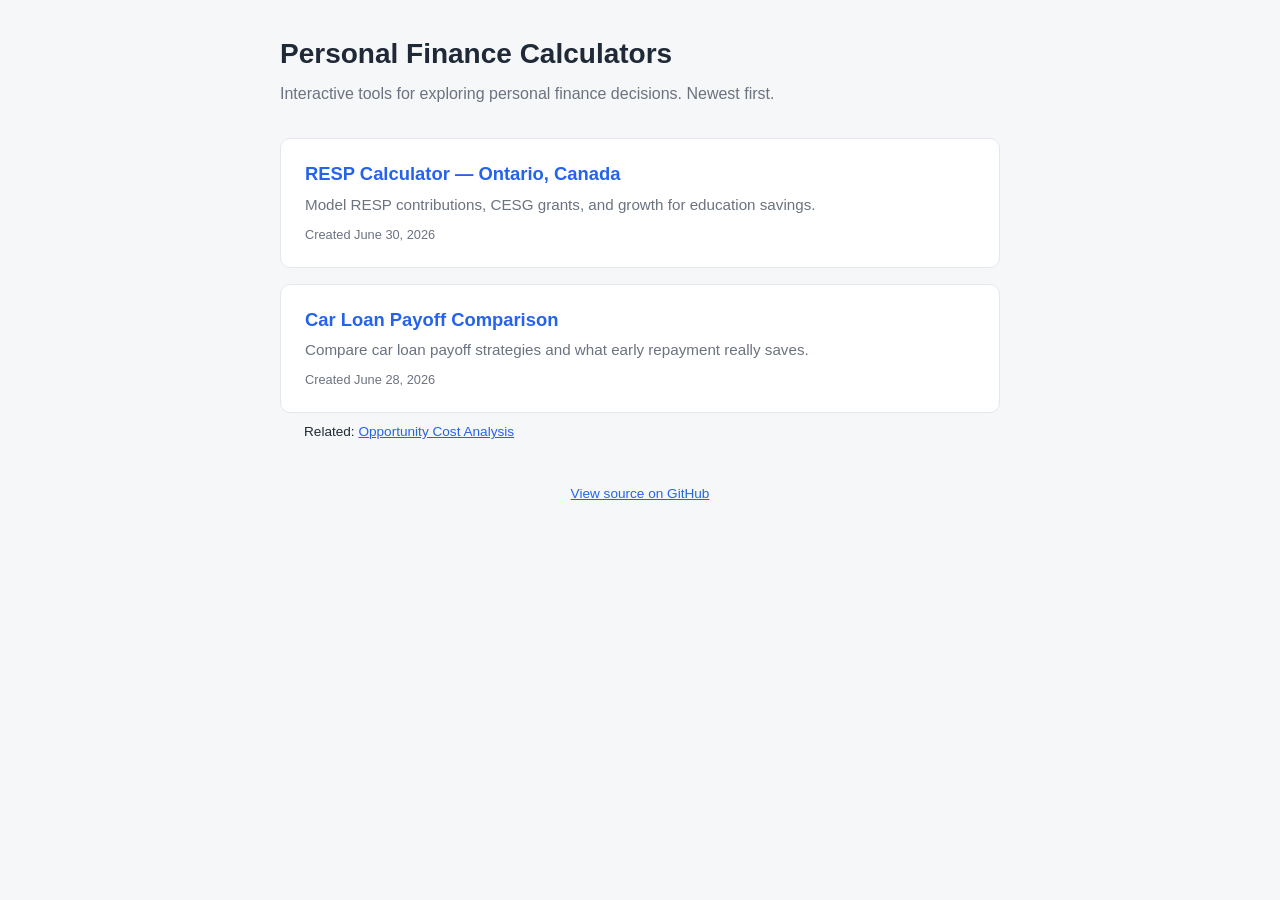
==== index.html @ 8a459167 "index page for GH pages" ====
<!DOCTYPE html>
<html lang="en">

<head>
  <meta charset="UTF-8">
  <meta name="viewport" content="width=device-width, initial-scale=1.0">
  <title>Personal Finance Calculators</title>
  <style>
    :root {
      --bg: #f6f7f9;
      --card-bg: #ffffff;
      --text: #1f2937;
      --muted: #6b7280;
      --accent: #2563eb;
      --border: #e5e7eb;
    }

    @media (prefers-color-scheme: dark) {
      :root {
        --bg: #111827;
        --card-bg: #1f2937;
        --text: #f3f4f6;
        --muted: #9ca3af;
        --accent: #60a5fa;
        --border: #374151;
      }
    }

    * {
      box-sizing: border-box;
      margin: 0;
      padding: 0;
    }

    body {
      font-family: -apple-system, BlinkMacSystemFont, "Segoe UI", Roboto, sans-serif;
      background: var(--bg);
      color: var(--text);
      line-height: 1.6;
      padding: 2rem 1rem;
    }

    main {
      max-width: 720px;
      margin: 0 auto;
    }

    header {
      margin-bottom: 2rem;
    }

    h1 {
      font-size: 1.75rem;
      margin-bottom: 0.25rem;
    }

    header p {
      color: var(--muted);
    }

    .card {
      display: block;
      background: var(--card-bg);
      border: 1px solid var(--border);
      border-radius: 10px;
      padding: 1.25rem 1.5rem;
      margin-bottom: 1rem;
      text-decoration: none;
      color: inherit;
      transition: border-color 0.15s ease, transform 0.15s ease;
    }

    .card:hover {
      border-color: var(--accent);
      transform: translateY(-2px);
    }

    .card h2 {
      font-size: 1.15rem;
      color: var(--accent);
      margin-bottom: 0.25rem;
    }

    .card p {
      color: var(--muted);
      font-size: 0.95rem;
    }

    .card time {
      display: inline-block;
      font-size: 0.8rem;
      color: var(--muted);
      margin-top: 0.5rem;
    }

    .extra {
      font-size: 0.85rem;
      margin-top: 0.35rem;
    }

    .extra a {
      color: var(--accent);
    }

    footer {
      margin-top: 2.5rem;
      text-align: center;
      font-size: 0.85rem;
      color: var(--muted);
    }

    footer a {
      color: var(--accent);
    }
  </style>
</head>

<body>
  <main>
    <header>
      <h1>Personal Finance Calculators</h1>
      <p>Interactive tools for exploring personal finance decisions. Newest first.</p>
    </header>

    <a class="card" href="resp-calculator/">
      <h2>RESP Calculator — Ontario, Canada</h2>
      <p>Model RESP contributions, CESG grants, and growth for education savings.</p>
      <time datetime="2026-06-30">Created June 30, 2026</time>
    </a>

    <a class="card" href="car-loan-savings/">
      <h2>Car Loan Payoff Comparison</h2>
      <p>Compare car loan payoff strategies and what early repayment really saves.</p>
      <time datetime="2026-06-28">Created June 28, 2026</time>
    </a>
    <div class="extra" style="margin: -0.5rem 0 1rem 1.5rem;">
      Related: <a href="car-loan-savings/opportunity.html">Opportunity Cost Analysis</a>
    </div>

    <footer>
      <a href="https://github.com/peterk7/personal-finance-calculators">View source on GitHub</a>
    </footer>
  </main>
</body>

</html>
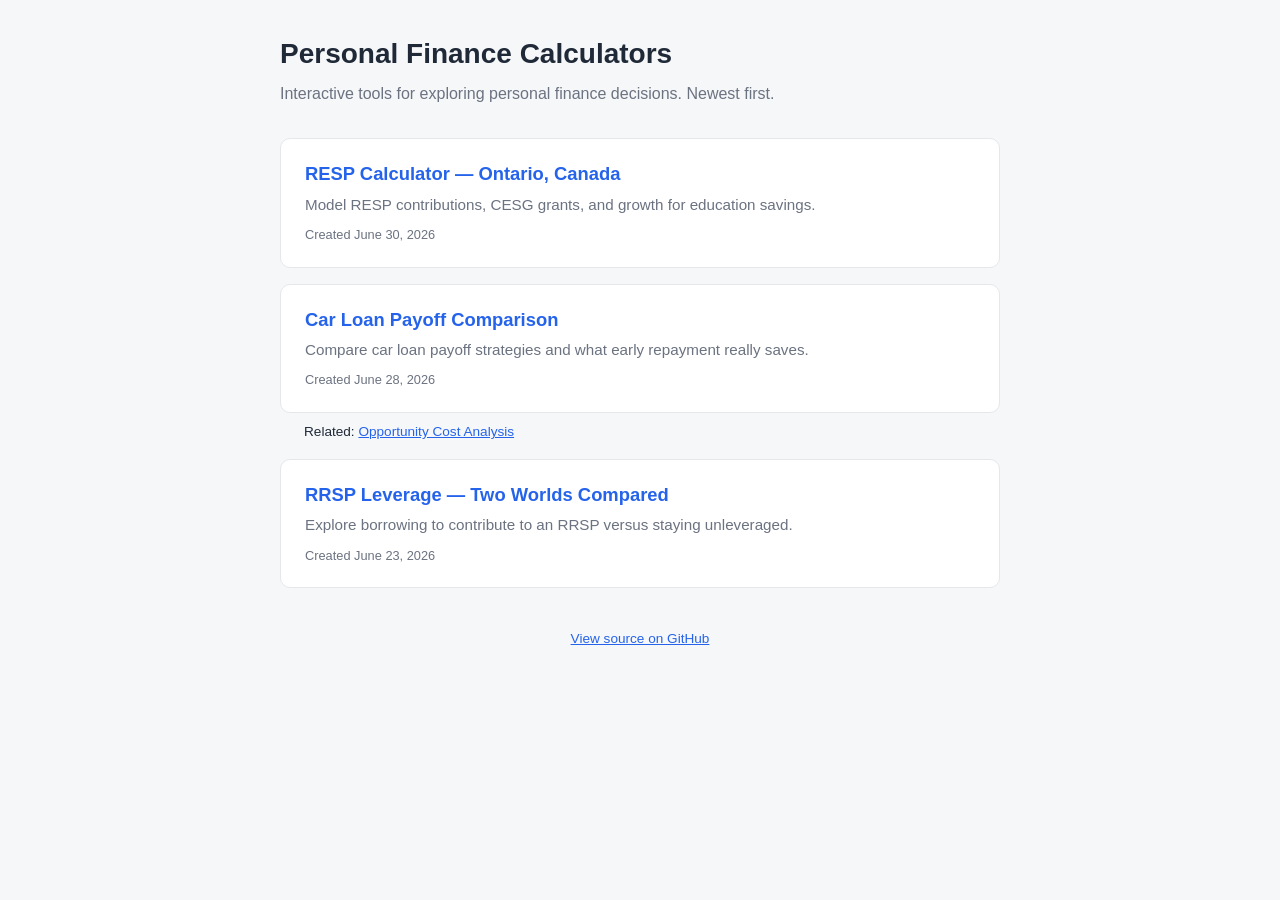
==== commit 38a2a89b: "index page for GH pages" ====
--- a/index.html
+++ b/index.html
@@ -1,6 +1,5 @@
 <!DOCTYPE html>
 <html lang="en">
-
 <head>
   <meta charset="UTF-8">
   <meta name="viewport" content="width=device-width, initial-scale=1.0">
@@ -14,7 +13,6 @@
       --accent: #2563eb;
       --border: #e5e7eb;
     }
-
     @media (prefers-color-scheme: dark) {
       :root {
         --bg: #111827;
@@ -25,13 +23,7 @@
         --border: #374151;
       }
     }
-
-    * {
-      box-sizing: border-box;
-      margin: 0;
-      padding: 0;
-    }
-
+    * { box-sizing: border-box; margin: 0; padding: 0; }
     body {
       font-family: -apple-system, BlinkMacSystemFont, "Segoe UI", Roboto, sans-serif;
       background: var(--bg);
@@ -39,25 +31,10 @@
       line-height: 1.6;
       padding: 2rem 1rem;
     }
-
-    main {
-      max-width: 720px;
-      margin: 0 auto;
-    }
-
-    header {
-      margin-bottom: 2rem;
-    }
-
-    h1 {
-      font-size: 1.75rem;
-      margin-bottom: 0.25rem;
-    }
-
-    header p {
-      color: var(--muted);
-    }
-
+    main { max-width: 720px; margin: 0 auto; }
+    header { margin-bottom: 2rem; }
+    h1 { font-size: 1.75rem; margin-bottom: 0.25rem; }
+    header p { color: var(--muted); }
     .card {
       display: block;
       background: var(--card-bg);
@@ -69,52 +46,32 @@
       color: inherit;
       transition: border-color 0.15s ease, transform 0.15s ease;
     }
-
     .card:hover {
       border-color: var(--accent);
       transform: translateY(-2px);
     }
-
-    .card h2 {
-      font-size: 1.15rem;
-      color: var(--accent);
-      margin-bottom: 0.25rem;
-    }
-
-    .card p {
-      color: var(--muted);
-      font-size: 0.95rem;
-    }
-
+    .card h2 { font-size: 1.15rem; color: var(--accent); margin-bottom: 0.25rem; }
+    .card p { color: var(--muted); font-size: 0.95rem; }
     .card time {
       display: inline-block;
       font-size: 0.8rem;
       color: var(--muted);
       margin-top: 0.5rem;
     }
-
     .extra {
       font-size: 0.85rem;
       margin-top: 0.35rem;
     }
-
-    .extra a {
-      color: var(--accent);
-    }
-
+    .extra a { color: var(--accent); }
     footer {
       margin-top: 2.5rem;
       text-align: center;
       font-size: 0.85rem;
       color: var(--muted);
     }
-
-    footer a {
-      color: var(--accent);
-    }
+    footer a { color: var(--accent); }
   </style>
 </head>
-
 <body>
   <main>
     <header>
@@ -137,10 +94,15 @@
       Related: <a href="car-loan-savings/opportunity.html">Opportunity Cost Analysis</a>
     </div>
 
+    <a class="card" href="rrsp_heloc_hack/rrsp-leverage-model.html">
+      <h2>RRSP Leverage — Two Worlds Compared</h2>
+      <p>Explore borrowing to contribute to an RRSP versus staying unleveraged.</p>
+      <time datetime="2026-06-23">Created June 23, 2026</time>
+    </a>
+
     <footer>
       <a href="https://github.com/peterk7/personal-finance-calculators">View source on GitHub</a>
     </footer>
   </main>
 </body>
-
-</html>+</html>
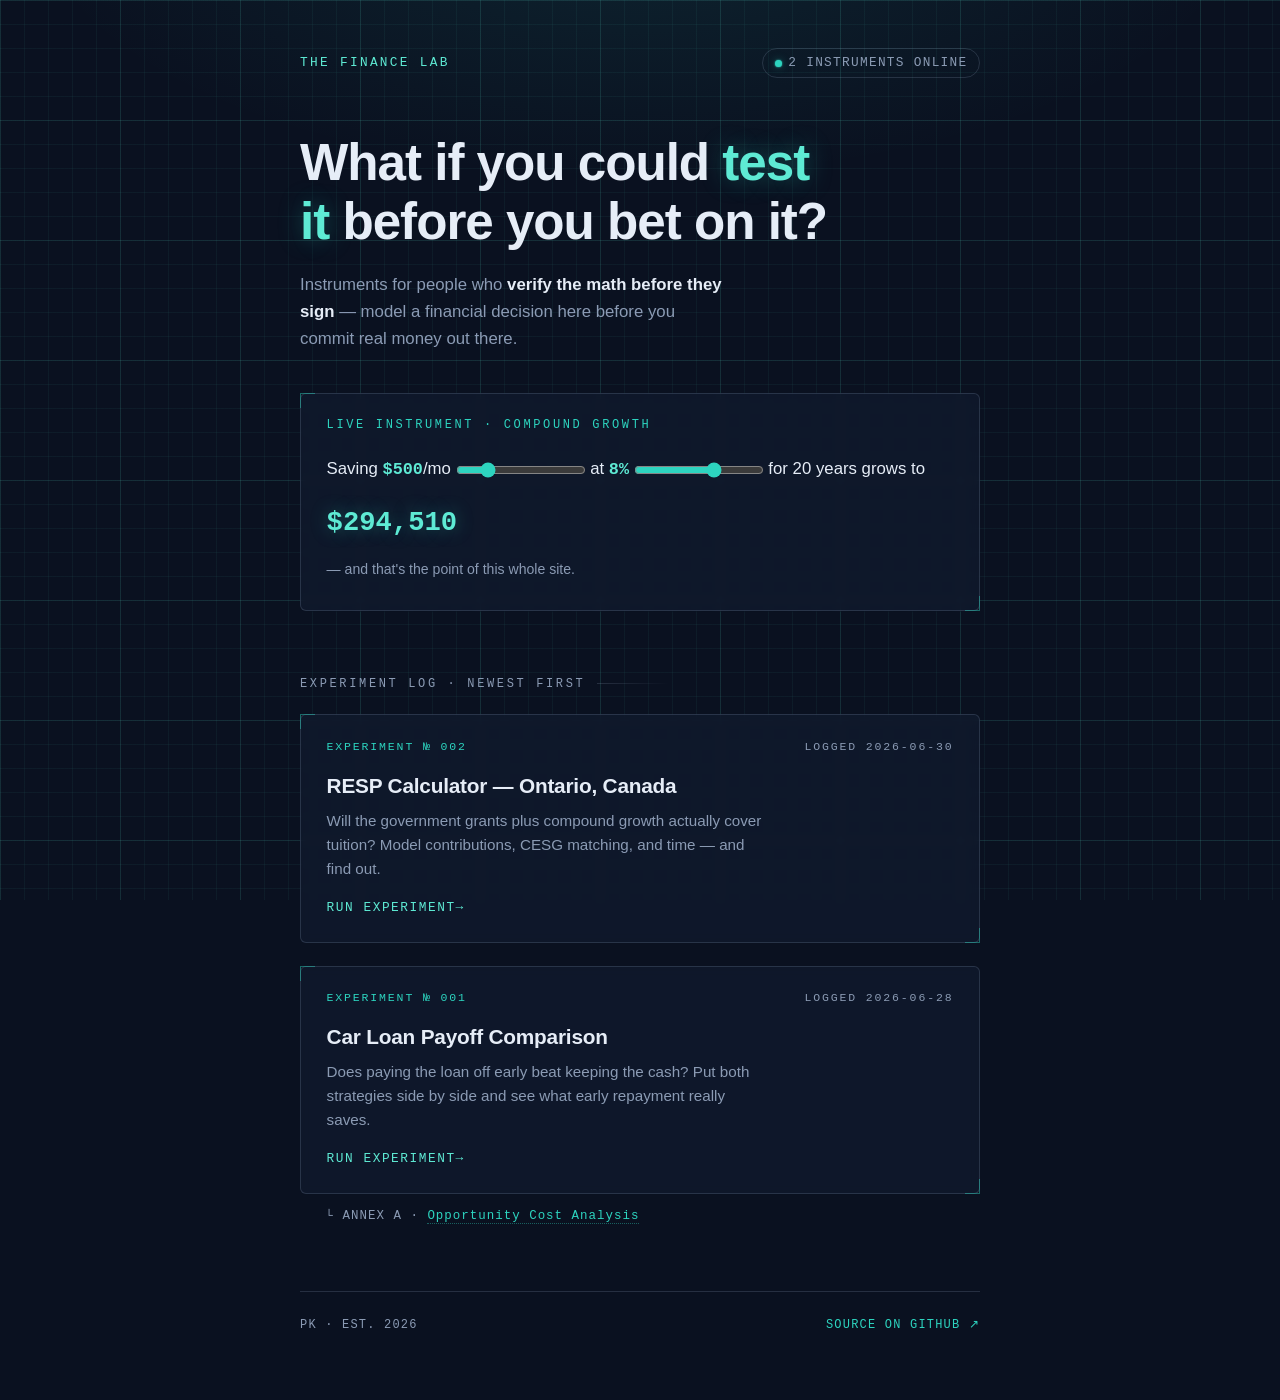
==== commit 66dfb036: "feat: update theme" ====
--- a/index.html
+++ b/index.html
@@ -1,108 +1,348 @@
 <!DOCTYPE html>
 <html lang="en">
+
 <head>
   <meta charset="UTF-8">
   <meta name="viewport" content="width=device-width, initial-scale=1.0">
-  <title>Personal Finance Calculators</title>
+  <title>The Finance Lab — Test It Before You Bet On It</title>
+  <meta name="description"
+    content="Interactive instruments for people who verify the math before they sign. Test financial decisions before you make them.">
+  <link rel="stylesheet" href="assets/lab-theme.css">
   <style>
-    :root {
-      --bg: #f6f7f9;
-      --card-bg: #ffffff;
-      --text: #1f2937;
-      --muted: #6b7280;
-      --accent: #2563eb;
-      --border: #e5e7eb;
-    }
-    @media (prefers-color-scheme: dark) {
-      :root {
-        --bg: #111827;
-        --card-bg: #1f2937;
-        --text: #f3f4f6;
-        --muted: #9ca3af;
-        --accent: #60a5fa;
-        --border: #374151;
-      }
-    }
-    * { box-sizing: border-box; margin: 0; padding: 0; }
+    * {
+      box-sizing: border-box;
+      margin: 0;
+      padding: 0;
+    }
+
     body {
       font-family: -apple-system, BlinkMacSystemFont, "Segoe UI", Roboto, sans-serif;
-      background: var(--bg);
-      color: var(--text);
       line-height: 1.6;
-      padding: 2rem 1rem;
-    }
-    main { max-width: 720px; margin: 0 auto; }
-    header { margin-bottom: 2rem; }
-    h1 { font-size: 1.75rem; margin-bottom: 0.25rem; }
-    header p { color: var(--muted); }
-    .card {
+      min-height: 100vh;
+      padding: 3rem 1.25rem 4rem;
+    }
+
+    main {
+      max-width: 680px;
+      margin: 0 auto;
+    }
+
+    /* ── Header row ───────────────────────────────── */
+
+    .lab-header {
+      display: flex;
+      justify-content: space-between;
+      align-items: center;
+      gap: 1rem;
+      flex-wrap: wrap;
+      margin-bottom: 3.5rem;
+      font-family: var(--lab-mono);
+      font-size: 0.8rem;
+      letter-spacing: 0.18em;
+      color: var(--lab-muted);
+    }
+
+    .lab-header .wordmark {
+      color: var(--lab-teal-bright);
+    }
+
+    /* ── Hero ─────────────────────────────────────── */
+
+    .hero {
+      margin-bottom: 2.5rem;
+    }
+
+    .hero h1 {
+      font-size: clamp(2.1rem, 7vw, 3.2rem);
+      font-weight: 800;
+      line-height: 1.15;
+      letter-spacing: -0.02em;
+      text-wrap: balance;
+      margin-bottom: 1.25rem;
+    }
+
+    .hero h1 .glow {
+      color: var(--lab-teal-bright);
+      text-shadow: 0 0 24px var(--lab-teal-glow);
+    }
+
+    .hero .thesis {
+      font-size: 1.05rem;
+      color: var(--lab-muted);
+      max-width: 46ch;
+    }
+
+    .hero .thesis strong {
+      color: var(--lab-text);
+      font-weight: 600;
+    }
+
+    /* ── Live instrument ──────────────────────────── */
+
+    .instrument {
+      padding: 1.4rem 1.6rem 1.5rem;
+      margin-bottom: 4rem;
+    }
+
+    .instrument .lab-label {
+      color: var(--lab-teal);
+      margin-bottom: 1rem;
+    }
+
+    .instrument .dial {
+      font-size: 1.05rem;
+      line-height: 2.1;
+    }
+
+    .instrument output {
+      font-family: var(--lab-mono);
+      font-weight: 600;
+      color: var(--lab-teal-bright);
+      font-variant-numeric: tabular-nums;
+    }
+
+    .instrument input[type="range"] {
+      width: 130px;
+      vertical-align: middle;
+    }
+
+    .instrument .readout {
       display: block;
-      background: var(--card-bg);
-      border: 1px solid var(--border);
-      border-radius: 10px;
-      padding: 1.25rem 1.5rem;
-      margin-bottom: 1rem;
+      font-family: var(--lab-mono);
+      font-size: 1.7rem;
+      font-weight: 700;
+      color: var(--lab-teal-bright);
+      text-shadow: 0 0 18px var(--lab-teal-glow);
+      font-variant-numeric: tabular-nums;
+      margin-top: 0.4rem;
+    }
+
+    .instrument .aside {
+      color: var(--lab-muted);
+      font-size: 0.88rem;
+    }
+
+    /* ── Experiment log ───────────────────────────── */
+
+    .log-label {
+      margin-bottom: 1.25rem;
+    }
+
+    .log-label::after {
+      content: "";
+      display: inline-block;
+      vertical-align: middle;
+      width: 6em;
+      height: 1px;
+      margin-left: 1em;
+      background: linear-gradient(90deg, var(--lab-border), transparent);
+    }
+
+    .experiment {
+      padding: 1.4rem 1.6rem 1.5rem;
+      margin-bottom: 1.4rem;
+    }
+
+    .experiment .meta {
+      display: flex;
+      justify-content: space-between;
+      gap: 1rem;
+      font-family: var(--lab-mono);
+      font-size: 0.72rem;
+      letter-spacing: 0.16em;
+      color: var(--lab-teal);
+      margin-bottom: 0.8rem;
+    }
+
+    .experiment .meta .date {
+      color: var(--lab-muted);
+    }
+
+    .experiment h2 {
+      font-size: 1.3rem;
+      font-weight: 700;
+      letter-spacing: -0.01em;
+      margin-bottom: 0.4rem;
+    }
+
+    .experiment .hypothesis {
+      color: var(--lab-muted);
+      font-size: 0.95rem;
+      max-width: 52ch;
+    }
+
+    .experiment .run {
+      display: inline-block;
+      margin-top: 1rem;
+      font-family: var(--lab-mono);
+      font-size: 0.8rem;
+      letter-spacing: 0.12em;
+      color: var(--lab-teal-bright);
+    }
+
+    .experiment .run::after {
+      content: " →";
+      display: inline-block;
+      transition: transform 0.2s ease;
+    }
+
+    .experiment:hover .run::after {
+      transform: translateX(4px);
+    }
+
+    /* annex: companion analysis under a card */
+    .annex {
+      margin: -0.6rem 0 1.6rem 1.6rem;
+      font-family: var(--lab-mono);
+      font-size: 0.78rem;
+      letter-spacing: 0.08em;
+      color: var(--lab-muted);
+    }
+
+    .annex a {
+      color: var(--lab-teal);
       text-decoration: none;
-      color: inherit;
-      transition: border-color 0.15s ease, transform 0.15s ease;
-    }
-    .card:hover {
-      border-color: var(--accent);
-      transform: translateY(-2px);
-    }
-    .card h2 { font-size: 1.15rem; color: var(--accent); margin-bottom: 0.25rem; }
-    .card p { color: var(--muted); font-size: 0.95rem; }
-    .card time {
-      display: inline-block;
-      font-size: 0.8rem;
-      color: var(--muted);
-      margin-top: 0.5rem;
-    }
-    .extra {
-      font-size: 0.85rem;
-      margin-top: 0.35rem;
-    }
-    .extra a { color: var(--accent); }
+      border-bottom: 1px dotted rgba(45, 212, 191, 0.4);
+    }
+
+    .annex a:hover {
+      color: var(--lab-teal-bright);
+      border-bottom-style: solid;
+    }
+
+    /* ── Footer ───────────────────────────────────── */
+
     footer {
-      margin-top: 2.5rem;
-      text-align: center;
-      font-size: 0.85rem;
-      color: var(--muted);
-    }
-    footer a { color: var(--accent); }
+      margin-top: 4rem;
+      padding-top: 1.5rem;
+      display: flex;
+      justify-content: space-between;
+      align-items: baseline;
+      gap: 1rem;
+      flex-wrap: wrap;
+      font-family: var(--lab-mono);
+      font-size: 0.75rem;
+      letter-spacing: 0.1em;
+      color: var(--lab-muted);
+    }
+
+    footer a {
+      color: var(--lab-teal);
+      text-decoration: none;
+    }
+
+    footer a:hover {
+      color: var(--lab-teal-bright);
+    }
+
+    @media (max-width: 480px) {
+      .lab-header {
+        flex-direction: column;
+        align-items: flex-start;
+        gap: 0.75rem;
+        margin-bottom: 2.5rem;
+      }
+
+      .annex {
+        margin-left: 0.5rem;
+      }
+    }
+
+    @media (prefers-reduced-motion: reduce) {
+      .experiment .run::after {
+        transition: none;
+      }
+    }
   </style>
 </head>
+
 <body>
   <main>
-    <header>
-      <h1>Personal Finance Calculators</h1>
-      <p>Interactive tools for exploring personal finance decisions. Newest first.</p>
-    </header>
-
-    <a class="card" href="resp-calculator/">
+    <div class="lab-header">
+      <span class="wordmark">THE FINANCE LAB</span>
+      <span class="lab-chip"><span class="lab-dot"></span>2 INSTRUMENTS ONLINE</span>
+    </div>
+
+    <section class="hero">
+      <h1>What if you could <span class="glow">test it</span> before you bet on it?</h1>
+      <p class="thesis">
+        Instruments for people who <strong>verify the math before they sign</strong> —
+        model a financial decision here before you commit real money out there.
+      </p>
+    </section>
+
+    <div class="lab-panel instrument">
+      <p class="lab-label">LIVE INSTRUMENT · COMPOUND GROWTH</p>
+      <p class="dial">
+        Saving <output id="amt-out">$500</output>/mo
+        <input type="range" id="amt" min="100" max="2000" step="50" value="500" aria-label="Monthly amount">
+        at <output id="rate-out">8%</output>
+        <input type="range" id="rate" min="1" max="12" step="0.5" value="8" aria-label="Annual return">
+        for 20 years grows to
+        <span class="readout" id="result">$260,463</span>
+        <span class="aside">— and that's the point of this whole site.</span>
+      </p>
+    </div>
+
+    <p class="lab-label log-label">EXPERIMENT LOG · NEWEST FIRST</p>
+
+    <a class="lab-panel experiment" href="resp-calculator/">
+      <div class="meta">
+        <span>EXPERIMENT № 002</span>
+        <span class="date">LOGGED 2026-06-30</span>
+      </div>
       <h2>RESP Calculator — Ontario, Canada</h2>
-      <p>Model RESP contributions, CESG grants, and growth for education savings.</p>
-      <time datetime="2026-06-30">Created June 30, 2026</time>
+      <p class="hypothesis">
+        Will the government grants plus compound growth actually cover tuition?
+        Model contributions, CESG matching, and time — and find out.
+      </p>
+      <span class="run">RUN EXPERIMENT</span>
     </a>
 
-    <a class="card" href="car-loan-savings/">
+    <a class="lab-panel experiment" href="car-loan-savings/">
+      <div class="meta">
+        <span>EXPERIMENT № 001</span>
+        <span class="date">LOGGED 2026-06-28</span>
+      </div>
       <h2>Car Loan Payoff Comparison</h2>
-      <p>Compare car loan payoff strategies and what early repayment really saves.</p>
-      <time datetime="2026-06-28">Created June 28, 2026</time>
+      <p class="hypothesis">
+        Does paying the loan off early beat keeping the cash?
+        Put both strategies side by side and see what early repayment really saves.
+      </p>
+      <span class="run">RUN EXPERIMENT</span>
     </a>
-    <div class="extra" style="margin: -0.5rem 0 1rem 1.5rem;">
-      Related: <a href="car-loan-savings/opportunity.html">Opportunity Cost Analysis</a>
-    </div>
-
-    <a class="card" href="rrsp_heloc_hack/rrsp-leverage-model.html">
-      <h2>RRSP Leverage — Two Worlds Compared</h2>
-      <p>Explore borrowing to contribute to an RRSP versus staying unleveraged.</p>
-      <time datetime="2026-06-23">Created June 23, 2026</time>
-    </a>
+    <p class="annex">
+      └ ANNEX A · <a href="car-loan-savings/opportunity.html">Opportunity Cost Analysis</a>
+    </p>
 
     <footer>
-      <a href="https://github.com/peterk7/personal-finance-calculators">View source on GitHub</a>
+      <span>PK · EST. 2026</span>
+      <a href="https://github.com/peterk7/personal-finance-calculators">SOURCE ON GITHUB ↗</a>
     </footer>
   </main>
+
+  <script>
+    (function () {
+      var amt = document.getElementById("amt");
+      var rate = document.getElementById("rate");
+
+      function fmt(n) { return "$" + Math.round(n).toLocaleString("en-CA"); }
+
+      function recalc() {
+        var p = parseFloat(amt.value);
+        var r = parseFloat(rate.value) / 100 / 12;
+        var n = 240; /* 20 years, monthly */
+        var fv = r === 0 ? p * n : p * ((Math.pow(1 + r, n) - 1) / r);
+        document.getElementById("amt-out").textContent = fmt(p);
+        document.getElementById("rate-out").textContent = parseFloat(rate.value) + "%";
+        document.getElementById("result").textContent = fmt(fv);
+      }
+
+      amt.addEventListener("input", recalc);
+      rate.addEventListener("input", recalc);
+      recalc();
+    })();
+  </script>
 </body>
-</html>
+
+</html>
--- a/assets/lab-theme.css
+++ b/assets/lab-theme.css
@@ -0,0 +1,252 @@
+/* ═══════════════════════════════════════════════════════════════
+   THE FINANCE LAB — shared theme
+   Load this AFTER a page's own stylesheet:
+     <link rel="stylesheet" href="style.css">
+     <link rel="stylesheet" href="../assets/lab-theme.css">
+   Part 1 defines the lab tokens + shared components (lab-*).
+   Part 2 re-skins the calculator pages by overriding the tokens
+   and the few hardcoded colors their stylesheets use.
+   ═══════════════════════════════════════════════════════════════ */
+
+/* ── Part 1 · Tokens ─────────────────────────────────────────── */
+
+:root {
+  /* lab palette */
+  --lab-bg: #0a1120;
+  --lab-panel: #121b2e;
+  --lab-panel-glass: rgba(17, 27, 46, 0.72);
+  --lab-text: #e6edf7;
+  --lab-muted: #8b9bb4;
+  --lab-teal: #2dd4bf;
+  --lab-teal-bright: #5eead4;
+  --lab-teal-glow: rgba(45, 212, 191, 0.35);
+  --lab-border: rgba(139, 155, 180, 0.22);
+  --lab-mono: "Cascadia Code", Consolas, "JetBrains Mono", Menlo, monospace;
+
+  /* override the calculator pages' own tokens (their style.css
+     defines these first; this file loads later and wins) */
+  --bg: var(--lab-bg);
+  --surface: var(--lab-panel);
+  --text: var(--lab-text);
+  --text-muted: var(--lab-muted);
+  --border: #253349;
+  --accent: var(--lab-teal);
+  --shadow: 0 1px 3px rgba(0, 0, 0, 0.4);
+  --shadow-lg: 0 4px 16px rgba(0, 0, 0, 0.5);
+  --radius: 6px;
+
+  /* semantic colors, brightened for the dark ground */
+  --standard: #94a3b8;
+  --standard-bg: rgba(148, 163, 184, 0.14);
+  --actual: #34d399;
+  --actual-bg: rgba(52, 211, 153, 0.12);
+  --higher-dp: #60a5fa;
+  --higher-dp-bg: rgba(96, 165, 250, 0.12);
+  --shorter: #a78bfa;
+  --shorter-bg: rgba(167, 139, 250, 0.12);
+  --blue: #60a5fa;
+  --blue-bg: rgba(96, 165, 250, 0.12);
+  --green: #34d399;
+  --green-bg: rgba(52, 211, 153, 0.12);
+  --purple: #a78bfa;
+  --purple-bg: rgba(167, 139, 250, 0.12);
+  --amber: #fbbf24;
+  --amber-bg: rgba(251, 191, 36, 0.12);
+}
+
+/* the lab bench: blueprint grid + teal glow, on every page */
+body {
+  background:
+    linear-gradient(rgba(94, 234, 212, 0.09) 1px, transparent 1px),
+    linear-gradient(90deg, rgba(94, 234, 212, 0.09) 1px, transparent 1px),
+    linear-gradient(rgba(94, 234, 212, 0.05) 1px, transparent 1px),
+    linear-gradient(90deg, rgba(94, 234, 212, 0.05) 1px, transparent 1px),
+    radial-gradient(ellipse 80% 50% at 50% -10%, rgba(45, 212, 191, 0.10), transparent 60%),
+    var(--lab-bg);
+  background-size: 120px 120px, 120px 120px, 24px 24px, 24px 24px, 100% 100%, 100% 100%;
+  background-attachment: fixed;
+  color: var(--lab-text);
+}
+
+input[type="range"] { accent-color: var(--lab-teal); }
+
+/* ── Part 1b · Shared lab components (used by the index page,
+      available to any page that wants them) ─────────────────── */
+
+.lab-topbar {
+  font-family: var(--lab-mono);
+  font-size: 0.78rem;
+  letter-spacing: 0.18em;
+  padding: 0.9rem 0;
+  border-bottom: 1px solid var(--lab-border);
+  background: rgba(10, 17, 32, 0.8);
+}
+
+.lab-topbar a {
+  color: var(--lab-teal-bright);
+  text-decoration: none;
+}
+
+.lab-topbar a:hover { color: var(--lab-teal); }
+
+.lab-chip {
+  display: inline-flex;
+  align-items: center;
+  gap: 0.5em;
+  border: 1px solid var(--lab-border);
+  border-radius: 999px;
+  padding: 0.3em 0.9em;
+  font-family: var(--lab-mono);
+  letter-spacing: 0.1em;
+  white-space: nowrap;
+}
+
+.lab-dot {
+  width: 7px;
+  height: 7px;
+  border-radius: 50%;
+  background: var(--lab-teal);
+  box-shadow: 0 0 8px var(--lab-teal-glow), 0 0 2px var(--lab-teal);
+  animation: lab-pulse 2.4s ease-in-out infinite;
+}
+
+@keyframes lab-pulse {
+  0%, 100% { opacity: 1; }
+  50% { opacity: 0.35; }
+}
+
+.lab-label {
+  font-family: var(--lab-mono);
+  font-size: 0.75rem;
+  letter-spacing: 0.22em;
+  color: var(--lab-muted);
+}
+
+/* experiment / instrument panel with viewfinder corner ticks */
+.lab-panel {
+  position: relative;
+  display: block;
+  background: var(--lab-panel-glass);
+  border: 1px solid var(--lab-border);
+  border-radius: 6px;
+  text-decoration: none;
+  color: inherit;
+  backdrop-filter: blur(4px);
+  transition: border-color 0.2s ease, box-shadow 0.2s ease, transform 0.2s ease;
+}
+
+.lab-panel::before,
+.lab-panel::after {
+  content: "";
+  position: absolute;
+  width: 14px;
+  height: 14px;
+  border: 1px solid var(--lab-teal);
+  opacity: 0.45;
+  transition: opacity 0.2s ease;
+}
+
+.lab-panel::before {
+  top: -1px;
+  left: -1px;
+  border-right: none;
+  border-bottom: none;
+}
+
+.lab-panel::after {
+  bottom: -1px;
+  right: -1px;
+  border-left: none;
+  border-top: none;
+}
+
+a.lab-panel:hover,
+a.lab-panel:focus-visible {
+  border-color: var(--lab-teal);
+  box-shadow: 0 0 28px rgba(45, 212, 191, 0.12), inset 0 0 20px rgba(45, 212, 191, 0.04);
+  transform: translateY(-2px);
+  outline: none;
+}
+
+a.lab-panel:hover::before,
+a.lab-panel:hover::after {
+  opacity: 1;
+}
+
+@media (prefers-reduced-motion: reduce) {
+  .lab-dot { animation: none; }
+  .lab-panel { transition: none; }
+}
+
+/* ── Part 2 · Re-skin the calculator pages ───────────────────
+   Overrides for the handful of hardcoded (non-token) colors in
+   car-loan-savings/style.css and resp-calculator/style.css.  */
+
+/* nav bar (car-loan pages) */
+.nav {
+  background: rgba(10, 17, 32, 0.8);
+  border-bottom: 1px solid var(--lab-border);
+}
+
+a.nav__brand {
+  text-decoration: none;
+  color: var(--lab-teal-bright);
+  letter-spacing: 0.12em;
+}
+
+a.nav__brand:hover { color: var(--lab-teal); }
+
+/* page headers: drop the light-theme gradient, let the grid show */
+header {
+  background: transparent;
+}
+
+.loan-meta strong,
+.rules-meta strong {
+  color: var(--lab-teal-bright);
+}
+
+/* savings ribbons: brighter text for dark tinted backgrounds */
+.card--actual .card__savings,
+.card--strategy-a .card__savings { color: #6ee7b7; }
+.card--higher-dp .card__savings,
+.card--strategy-c .card__savings { color: #93c5fd; }
+.card--shorter .card__savings { color: #c4b5fd; }
+.card--strategy-b .card__badge { background: var(--amber-bg); color: var(--amber); }
+.card--strategy-b .card__savings { background: var(--amber-bg); color: #fcd34d; }
+
+/* active selector buttons: teal needs dark text for contrast */
+.compare-btn--active,
+.rate-btn--active,
+.compare-btn--active:hover,
+.rate-btn--active:hover {
+  color: #08131f;
+}
+
+/* RESP page details */
+.strategy-card__delta--positive {
+  background: var(--green-bg);
+  color: #6ee7b7;
+}
+
+.recommendation .highlight { color: var(--green); }
+
+.breakdown-table tbody tr:hover {
+  background: rgba(94, 234, 212, 0.05);
+}
+
+.slider-row input[type="range"]::-webkit-slider-thumb {
+  background: var(--lab-teal);
+  border-color: var(--lab-bg);
+}
+
+.slider-row input[type="range"]::-moz-range-thumb {
+  background: var(--lab-teal);
+  border-color: var(--lab-bg);
+}
+
+/* footers */
+footer {
+  background: transparent;
+  border-top: 1px solid var(--lab-border);
+}
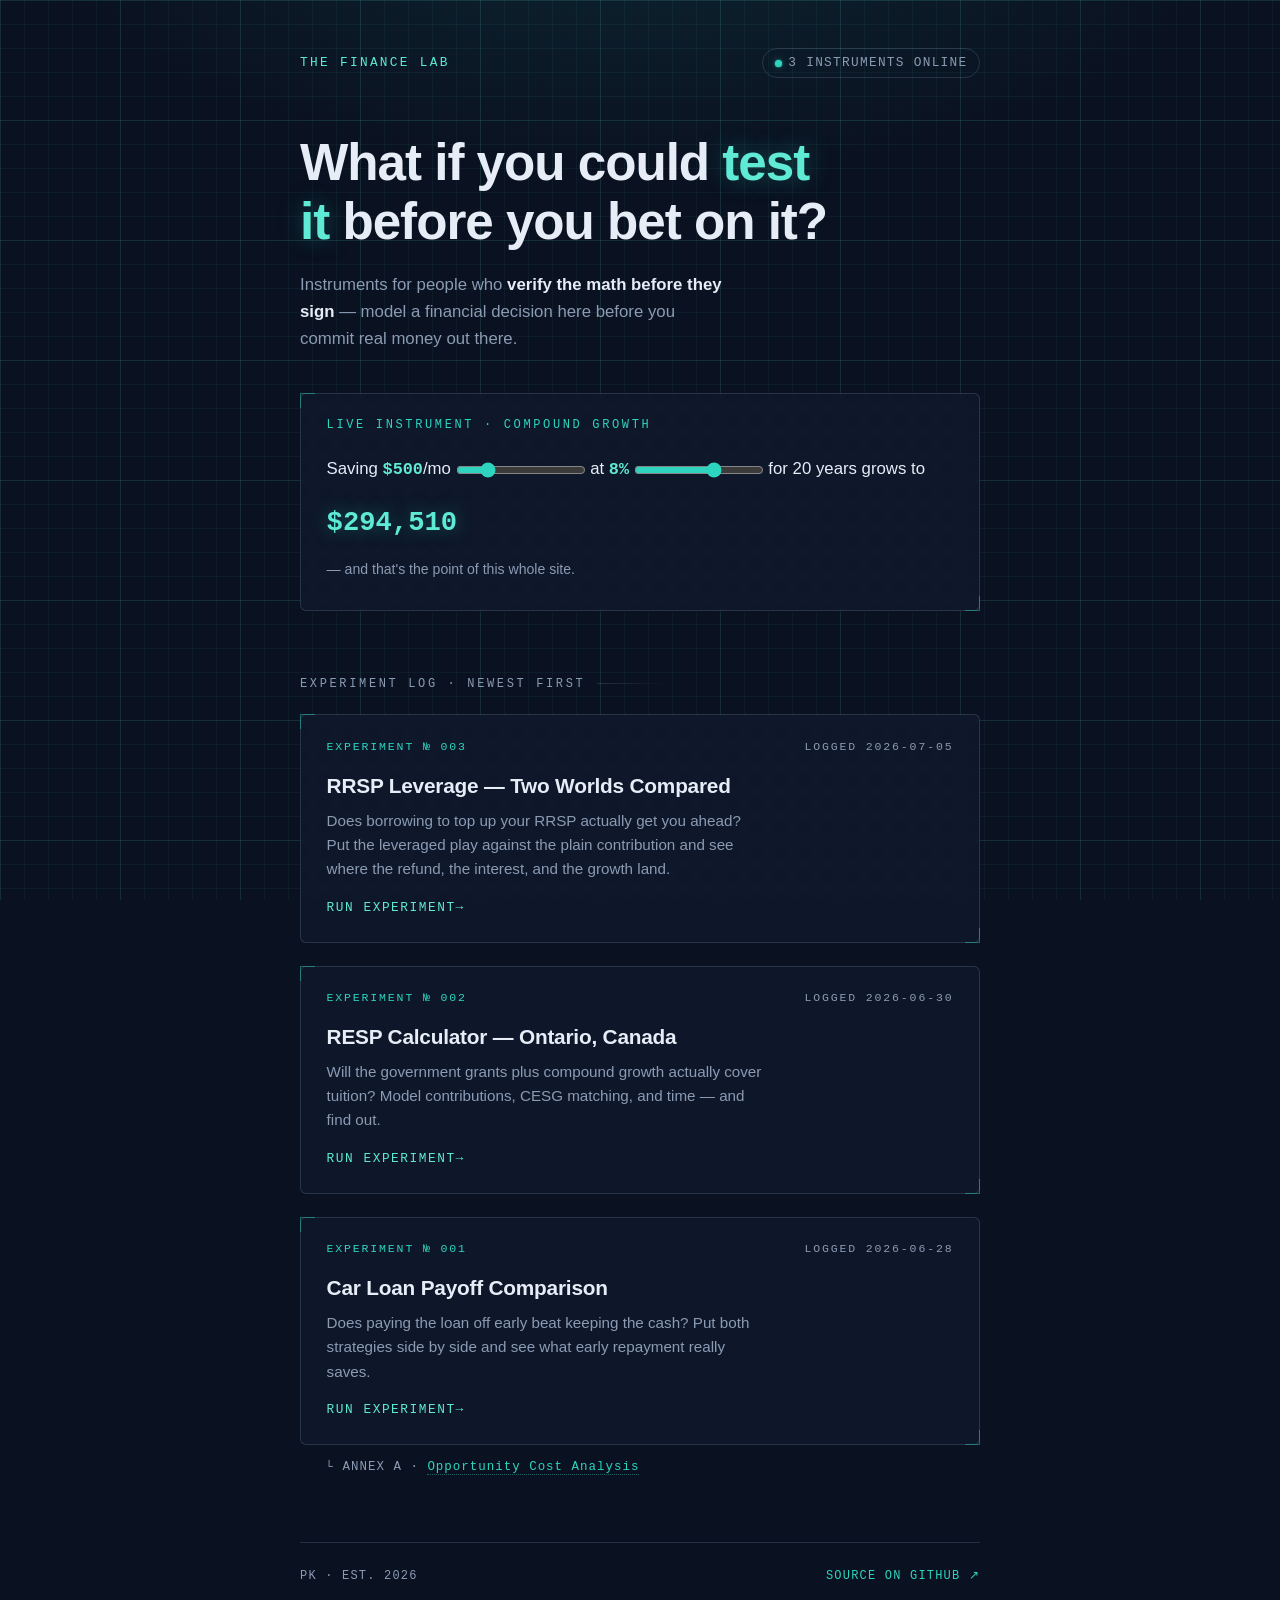
==== commit 48054e44: "feat: add RRSP calculator" ====
--- a/index.html
+++ b/index.html
@@ -243,6 +243,16 @@
         margin-bottom: 2.5rem;
       }
 
+      .instrument input[type="range"] {
+        display: block;
+        width: 100%;
+        margin: 0.3rem 0 0.9rem;
+      }
+
+      .instrument .dial {
+        line-height: 1.7;
+      }
+
       .annex {
         margin-left: 0.5rem;
       }
@@ -260,7 +270,7 @@
   <main>
     <div class="lab-header">
       <span class="wordmark">THE FINANCE LAB</span>
-      <span class="lab-chip"><span class="lab-dot"></span>2 INSTRUMENTS ONLINE</span>
+      <span class="lab-chip"><span class="lab-dot"></span>3 INSTRUMENTS ONLINE</span>
     </div>
 
     <section class="hero">
@@ -286,6 +296,20 @@
 
     <p class="lab-label log-label">EXPERIMENT LOG · NEWEST FIRST</p>
 
+    <a class="lab-panel experiment" href="rrsp_heloc_hack/rrsp-leverage-model.html">
+      <div class="meta">
+        <span>EXPERIMENT № 003</span>
+        <span class="date">LOGGED 2026-07-05</span>
+      </div>
+      <h2>RRSP Leverage — Two Worlds Compared</h2>
+      <p class="hypothesis">
+        Does borrowing to top up your RRSP actually get you ahead?
+        Put the leveraged play against the plain contribution and see
+        where the refund, the interest, and the growth land.
+      </p>
+      <span class="run">RUN EXPERIMENT</span>
+    </a>
+
     <a class="lab-panel experiment" href="resp-calculator/">
       <div class="meta">
         <span>EXPERIMENT № 002</span>
--- a/assets/lab-theme.css
+++ b/assets/lab-theme.css
@@ -68,7 +68,9 @@
   color: var(--lab-text);
 }
 
-input[type="range"] { accent-color: var(--lab-teal); }
+input[type="range"] {
+  accent-color: var(--lab-teal);
+}
 
 /* ── Part 1b · Shared lab components (used by the index page,
       available to any page that wants them) ─────────────────── */
@@ -87,7 +89,9 @@
   text-decoration: none;
 }
 
-.lab-topbar a:hover { color: var(--lab-teal); }
+.lab-topbar a:hover {
+  color: var(--lab-teal);
+}
 
 .lab-chip {
   display: inline-flex;
@@ -111,8 +115,15 @@
 }
 
 @keyframes lab-pulse {
-  0%, 100% { opacity: 1; }
-  50% { opacity: 0.35; }
+
+  0%,
+  100% {
+    opacity: 1;
+  }
+
+  50% {
+    opacity: 0.35;
+  }
 }
 
 .lab-label {
@@ -174,8 +185,13 @@
 }
 
 @media (prefers-reduced-motion: reduce) {
-  .lab-dot { animation: none; }
-  .lab-panel { transition: none; }
+  .lab-dot {
+    animation: none;
+  }
+
+  .lab-panel {
+    transition: none;
+  }
 }
 
 /* ── Part 2 · Re-skin the calculator pages ───────────────────
@@ -194,7 +210,9 @@
   letter-spacing: 0.12em;
 }
 
-a.nav__brand:hover { color: var(--lab-teal); }
+a.nav__brand:hover {
+  color: var(--lab-teal);
+}
 
 /* page headers: drop the light-theme gradient, let the grid show */
 header {
@@ -208,12 +226,28 @@
 
 /* savings ribbons: brighter text for dark tinted backgrounds */
 .card--actual .card__savings,
-.card--strategy-a .card__savings { color: #6ee7b7; }
+.card--strategy-a .card__savings {
+  color: #6ee7b7;
+}
+
 .card--higher-dp .card__savings,
-.card--strategy-c .card__savings { color: #93c5fd; }
-.card--shorter .card__savings { color: #c4b5fd; }
-.card--strategy-b .card__badge { background: var(--amber-bg); color: var(--amber); }
-.card--strategy-b .card__savings { background: var(--amber-bg); color: #fcd34d; }
+.card--strategy-c .card__savings {
+  color: #93c5fd;
+}
+
+.card--shorter .card__savings {
+  color: #c4b5fd;
+}
+
+.card--strategy-b .card__badge {
+  background: var(--amber-bg);
+  color: var(--amber);
+}
+
+.card--strategy-b .card__savings {
+  background: var(--amber-bg);
+  color: #fcd34d;
+}
 
 /* active selector buttons: teal needs dark text for contrast */
 .compare-btn--active,
@@ -229,7 +263,14 @@
   color: #6ee7b7;
 }
 
-.recommendation .highlight { color: var(--green); }
+.strategy-card__delta--negative {
+  background: rgba(248, 113, 113, 0.12);
+  color: #f87171;
+}
+
+.recommendation .highlight {
+  color: var(--green);
+}
 
 .breakdown-table tbody tr:hover {
   background: rgba(94, 234, 212, 0.05);
@@ -249,4 +290,4 @@
 footer {
   background: transparent;
   border-top: 1px solid var(--lab-border);
-}
+}
